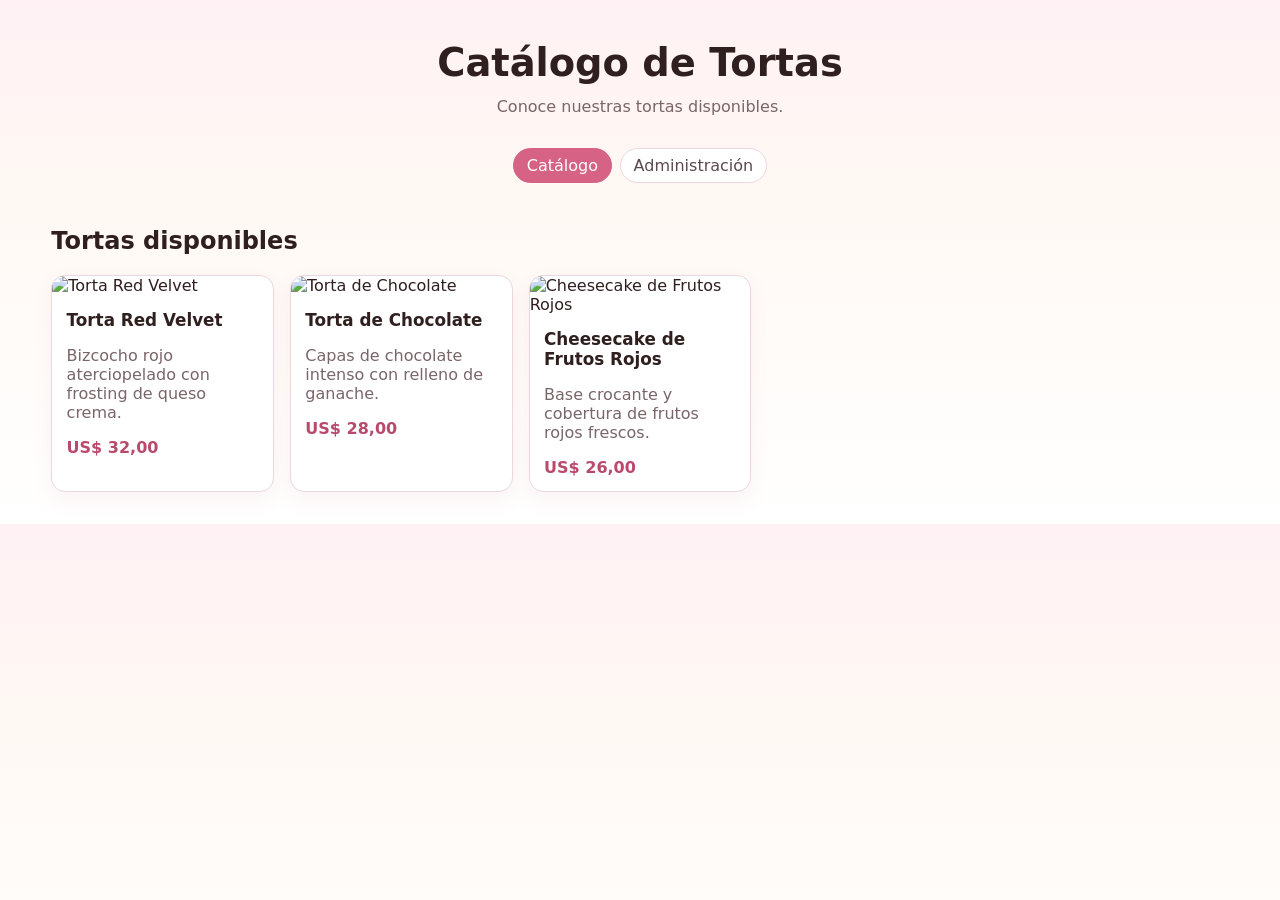
==== index.html @ b27fc858 "Separar catálogo y panel admin en páginas distintas" ====
<!DOCTYPE html>
<html lang="es">
  <head>
    <meta charset="UTF-8" />
    <meta name="viewport" content="width=device-width, initial-scale=1.0" />
    <title>Catálogo de Tortas | Velas</title>
    <link rel="stylesheet" href="styles.css" />
  </head>
  <body>
    <header class="hero">
      <h1>Catálogo de Tortas</h1>
      <p>Conoce nuestras tortas disponibles.</p>
      <nav class="top-nav">
        <a href="index.html" aria-current="page">Catálogo</a>
        <a href="admin.html">Administración</a>
      </nav>
    </header>

    <main class="layout layout-catalog">
      <section>
        <h2>Tortas disponibles</h2>
        <div id="catalog" class="catalog-grid" aria-live="polite"></div>
      </section>
    </main>

    <template id="cake-card-template">
      <article class="cake-card">
        <img alt="" loading="lazy" />
        <div class="cake-content">
          <h3></h3>
          <p class="description"></p>
          <p class="price"></p>
        </div>
      </article>
    </template>

    <script src="app.js"></script>
  </body>
</html>
---- styles.css ----
:root {
  color-scheme: light;
  --bg: #fff8f3;
  --card: #ffffff;
  --text: #2f1f1f;
  --muted: #79656a;
  --accent: #d66385;
  --accent-dark: #ba4a6d;
  --border: #edd6dd;
}

* {
  box-sizing: border-box;
}

body {
  margin: 0;
  font-family: Inter, system-ui, -apple-system, Segoe UI, Roboto, sans-serif;
  background: linear-gradient(180deg, #fff1f4 0%, var(--bg) 35%, #fff 100%);
  color: var(--text);
}

.hero {
  text-align: center;
  padding: 2.5rem 1rem 1.5rem;
}

.hero h1 {
  margin: 0;
  font-size: clamp(1.8rem, 3vw, 2.7rem);
}

.hero p {
  margin-top: 0.75rem;
  color: var(--muted);
}

.top-nav {
  margin-top: 1rem;
  display: inline-flex;
  gap: 0.5rem;
}

.top-nav a {
  text-decoration: none;
  padding: 0.45rem 0.8rem;
  border-radius: 999px;
  border: 1px solid var(--border);
  color: #5b4950;
  background: #fff;
}

.top-nav a[aria-current='page'] {
  background: var(--accent);
  color: #fff;
  border-color: var(--accent);
}

.layout {
  width: min(1200px, 92vw);
  margin: 0 auto 2rem;
  display: grid;
  gap: 1.5rem;
}

.layout-catalog {
  grid-template-columns: 1fr;
}

.layout-admin {
  grid-template-columns: 1fr 1.4fr;
}

.catalog-grid {
  display: grid;
  grid-template-columns: repeat(auto-fill, minmax(220px, 1fr));
  gap: 1rem;
}

.cake-card {
  background: var(--card);
  border: 1px solid var(--border);
  border-radius: 14px;
  overflow: hidden;
  box-shadow: 0 8px 20px rgba(193, 98, 131, 0.08);
}

.cake-card img {
  width: 100%;
  height: 160px;
  object-fit: cover;
}

.cake-content {
  padding: 0.9rem;
}

.cake-content h3 {
  margin: 0;
  font-size: 1.05rem;
}

.description {
  color: var(--muted);
  min-height: 2.4em;
}

.price {
  margin: 0;
  font-weight: 700;
  color: var(--accent-dark);
}

.admin-panel {
  background: var(--card);
  border: 1px solid var(--border);
  border-radius: 14px;
  padding: 1rem;
  align-self: start;
}

.form {
  display: grid;
  gap: 0.5rem;
}

input,
textarea,
button {
  font: inherit;
}

input,
textarea {
  width: 100%;
  border: 1px solid #d8c6cc;
  border-radius: 8px;
  padding: 0.55rem 0.7rem;
}

textarea {
  resize: vertical;
}

.form-actions {
  display: flex;
  gap: 0.6rem;
  margin-top: 0.2rem;
}

button {
  border: none;
  border-radius: 8px;
  padding: 0.6rem 0.8rem;
  cursor: pointer;
}

button[type='submit'],
button.edit {
  background: var(--accent);
  color: white;
}

button[type='submit']:hover,
button.edit:hover {
  background: var(--accent-dark);
}

button.secondary,
button.delete {
  background: #ece3e7;
  color: #4d3d44;
}

button.delete:hover,
button.secondary:hover {
  background: #ded2d7;
}

.admin-list {
  list-style: none;
  padding: 0;
  margin: 0;
  display: grid;
  gap: 0.55rem;
}

.admin-item {
  background: var(--card);
  border: 1px solid var(--border);
  border-radius: 10px;
  padding: 0.6rem;
  display: flex;
  justify-content: space-between;
  gap: 0.6rem;
  align-items: center;
}

.admin-item strong {
  display: block;
}

.admin-item small {
  color: var(--muted);
}

.admin-actions {
  display: flex;
  gap: 0.4rem;
}

.empty {
  color: var(--muted);
  font-style: italic;
}

.hint {
  color: var(--muted);
  font-size: 0.85rem;
}

@media (max-width: 950px) {
  .layout-admin {
    grid-template-columns: 1fr;
  }
}
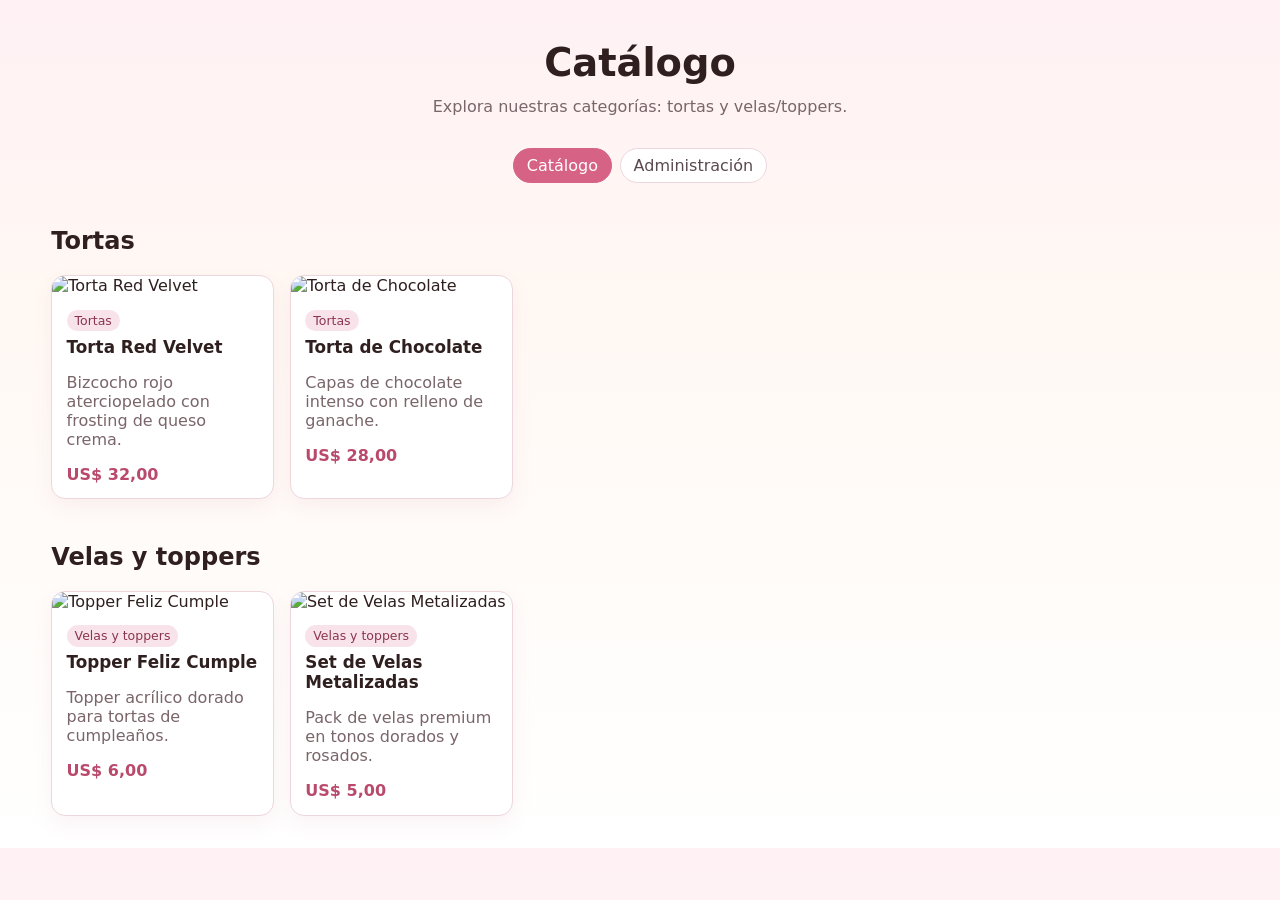
==== commit b241ac2c: "Agregar categorías de tortas y velas/toppers" ====
--- a/index.html
+++ b/index.html
@@ -3,13 +3,13 @@
   <head>
     <meta charset="UTF-8" />
     <meta name="viewport" content="width=device-width, initial-scale=1.0" />
-    <title>Catálogo de Tortas | Velas</title>
+    <title>Catálogo | Velas</title>
     <link rel="stylesheet" href="styles.css" />
   </head>
   <body>
     <header class="hero">
-      <h1>Catálogo de Tortas</h1>
-      <p>Conoce nuestras tortas disponibles.</p>
+      <h1>Catálogo</h1>
+      <p>Explora nuestras categorías: tortas y velas/toppers.</p>
       <nav class="top-nav">
         <a href="index.html" aria-current="page">Catálogo</a>
         <a href="admin.html">Administración</a>
@@ -18,8 +18,13 @@
 
     <main class="layout layout-catalog">
       <section>
-        <h2>Tortas disponibles</h2>
-        <div id="catalog" class="catalog-grid" aria-live="polite"></div>
+        <h2>Tortas</h2>
+        <div id="catalog-cakes" class="catalog-grid" aria-live="polite"></div>
+      </section>
+
+      <section>
+        <h2>Velas y toppers</h2>
+        <div id="catalog-accessories" class="catalog-grid" aria-live="polite"></div>
       </section>
     </main>
 
@@ -27,6 +32,7 @@
       <article class="cake-card">
         <img alt="" loading="lazy" />
         <div class="cake-content">
+          <p class="badge"></p>
           <h3></h3>
           <p class="description"></p>
           <p class="price"></p>
--- a/styles.css
+++ b/styles.css
@@ -100,6 +100,16 @@
   font-size: 1.05rem;
 }
 
+ .badge {
+  margin: 0 0 0.35rem;
+  font-size: 0.78rem;
+  display: inline-block;
+  padding: 0.2rem 0.5rem;
+  border-radius: 999px;
+  background: #f9e3ea;
+  color: #8a3550;
+}
+
 .description {
   color: var(--muted);
   min-height: 2.4em;
@@ -131,7 +141,8 @@
 }
 
 input,
-textarea {
+textarea,
+select {
   width: 100%;
   border: 1px solid #d8c6cc;
   border-radius: 8px;
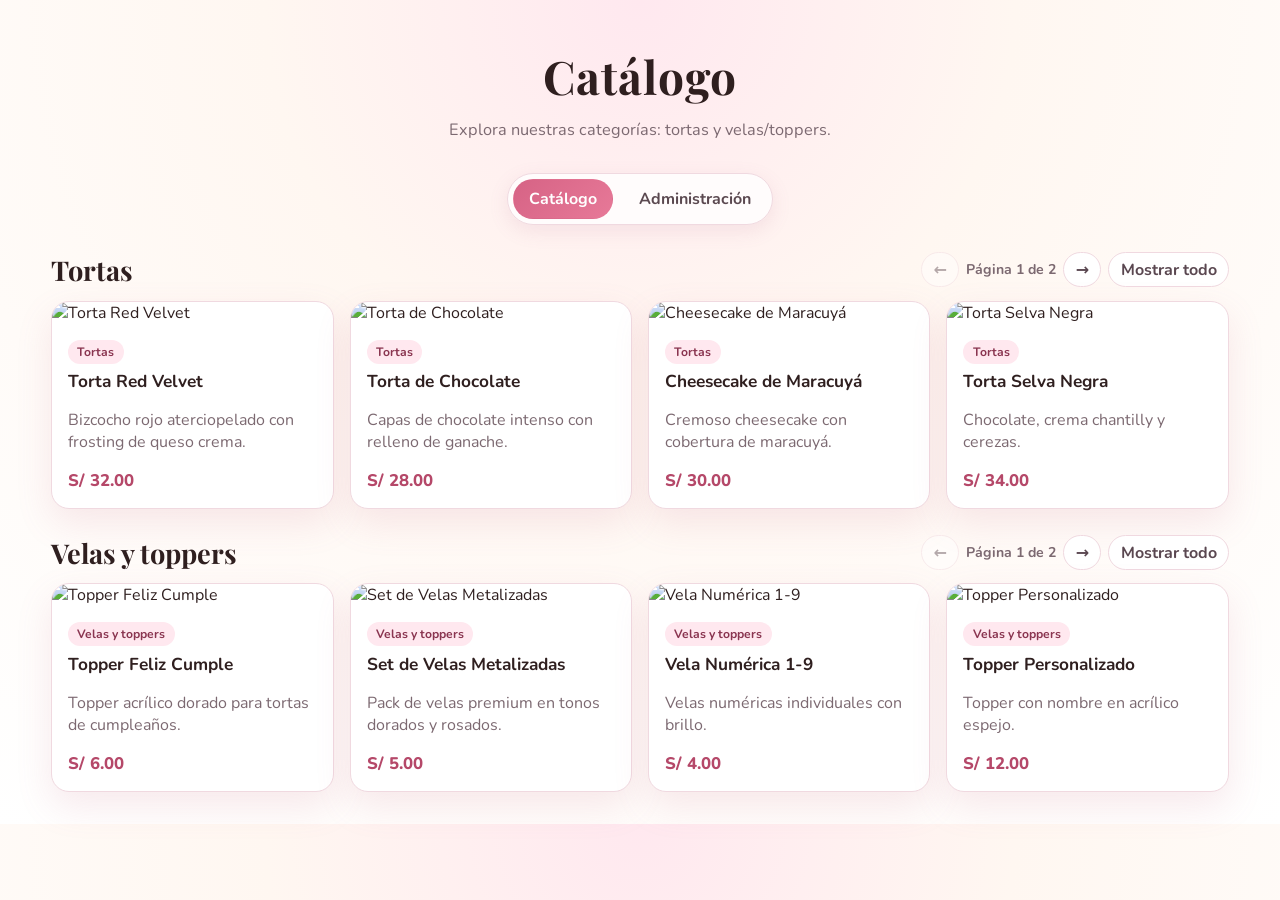
==== commit 6fc90468: "Agregar paginación por flechas y mostrar todo en catálogo" ====
--- a/index.html
+++ b/index.html
@@ -4,6 +4,12 @@
     <meta charset="UTF-8" />
     <meta name="viewport" content="width=device-width, initial-scale=1.0" />
     <title>Catálogo | Velas</title>
+    <link rel="preconnect" href="https://fonts.googleapis.com" />
+    <link rel="preconnect" href="https://fonts.gstatic.com" crossorigin />
+    <link
+      href="https://fonts.googleapis.com/css2?family=Nunito:wght@400;500;700;800&family=Playfair+Display:wght@600;700&display=swap"
+      rel="stylesheet"
+    />
     <link rel="stylesheet" href="styles.css" />
   </head>
   <body>
@@ -18,12 +24,18 @@
 
     <main class="layout layout-catalog">
       <section>
-        <h2>Tortas</h2>
+        <div class="category-header">
+          <h2>Tortas</h2>
+          <div id="controls-tortas" class="catalog-controls"></div>
+        </div>
         <div id="catalog-cakes" class="catalog-grid" aria-live="polite"></div>
       </section>
 
       <section>
-        <h2>Velas y toppers</h2>
+        <div class="category-header">
+          <h2>Velas y toppers</h2>
+          <div id="controls-velas-toppers" class="catalog-controls"></div>
+        </div>
         <div id="catalog-accessories" class="catalog-grid" aria-live="polite"></div>
       </section>
     </main>
--- a/styles.css
+++ b/styles.css
@@ -1,66 +1,90 @@
 :root {
   color-scheme: light;
-  --bg: #fff8f3;
+  --bg: #fff9f5;
   --card: #ffffff;
   --text: #2f1f1f;
-  --muted: #79656a;
+  --muted: #7c6971;
   --accent: #d66385;
-  --accent-dark: #ba4a6d;
-  --border: #edd6dd;
+  --accent-dark: #b54869;
+  --border: #f0d9e0;
+  --shadow: 0 14px 36px rgba(196, 103, 136, 0.14);
 }
 
 * {
   box-sizing: border-box;
 }
 
+[hidden] {
+  display: none !important;
+}
+
 body {
   margin: 0;
-  font-family: Inter, system-ui, -apple-system, Segoe UI, Roboto, sans-serif;
-  background: linear-gradient(180deg, #fff1f4 0%, var(--bg) 35%, #fff 100%);
+  font-family: 'Nunito', Inter, system-ui, -apple-system, Segoe UI, Roboto, sans-serif;
+  background: radial-gradient(circle at top, #ffe8ef 0%, #fff7f1 36%, #fff 100%);
   color: var(--text);
 }
 
 .hero {
   text-align: center;
-  padding: 2.5rem 1rem 1.5rem;
+  padding: 2.8rem 1rem 1.7rem;
 }
 
 .hero h1 {
   margin: 0;
-  font-size: clamp(1.8rem, 3vw, 2.7rem);
+  font-family: 'Playfair Display', Georgia, serif;
+  font-size: clamp(2rem, 3.6vw, 3rem);
+  letter-spacing: 0.02em;
 }
 
 .hero p {
   margin-top: 0.75rem;
   color: var(--muted);
+  font-size: 1.02rem;
+}
+
+h2 {
+  font-family: 'Playfair Display', Georgia, serif;
+  font-size: 1.7rem;
+  margin: 0 0 1rem;
 }
 
 .top-nav {
   margin-top: 1rem;
   display: inline-flex;
-  gap: 0.5rem;
+  gap: 0.6rem;
+  padding: 0.3rem;
+  background: rgba(255, 255, 255, 0.8);
+  border: 1px solid var(--border);
+  border-radius: 999px;
+  box-shadow: 0 6px 20px rgba(170, 102, 129, 0.12);
 }
 
 .top-nav a {
   text-decoration: none;
-  padding: 0.45rem 0.8rem;
+  padding: 0.5rem 0.95rem;
   border-radius: 999px;
-  border: 1px solid var(--border);
+  border: 1px solid transparent;
   color: #5b4950;
+  font-weight: 700;
+  transition: all 0.2s ease;
+}
+
+.top-nav a:hover {
+  border-color: var(--border);
   background: #fff;
 }
 
 .top-nav a[aria-current='page'] {
-  background: var(--accent);
+  background: linear-gradient(135deg, var(--accent), #e77998);
   color: #fff;
-  border-color: var(--accent);
 }
 
 .layout {
   width: min(1200px, 92vw);
   margin: 0 auto 2rem;
   display: grid;
-  gap: 1.5rem;
+  gap: 1.6rem;
 }
 
 .layout-catalog {
@@ -73,70 +97,90 @@
 
 .catalog-grid {
   display: grid;
-  grid-template-columns: repeat(auto-fill, minmax(220px, 1fr));
+  grid-template-columns: repeat(auto-fill, minmax(225px, 1fr));
   gap: 1rem;
 }
 
 .cake-card {
   background: var(--card);
   border: 1px solid var(--border);
-  border-radius: 14px;
+  border-radius: 18px;
   overflow: hidden;
-  box-shadow: 0 8px 20px rgba(193, 98, 131, 0.08);
+  box-shadow: var(--shadow);
+  transition: transform 0.18s ease, box-shadow 0.18s ease;
+}
+
+.cake-card:hover {
+  transform: translateY(-4px);
+  box-shadow: 0 16px 34px rgba(172, 88, 119, 0.2);
 }
 
 .cake-card img {
   width: 100%;
-  height: 160px;
+  height: 168px;
   object-fit: cover;
 }
 
 .cake-content {
-  padding: 0.9rem;
+  padding: 1rem;
 }
 
 .cake-content h3 {
   margin: 0;
+  font-size: 1.08rem;
+}
+
+.badge {
+  margin: 0 0 0.4rem;
+  font-size: 0.76rem;
+  display: inline-block;
+  padding: 0.24rem 0.58rem;
+  border-radius: 999px;
+  background: #ffe8ef;
+  color: #8a3550;
+  font-weight: 700;
+}
+
+.description {
+  color: var(--muted);
+  min-height: 2.4em;
+}
+
+.price {
+  margin: 0;
+  font-weight: 800;
+  color: var(--accent-dark);
   font-size: 1.05rem;
 }
 
- .badge {
-  margin: 0 0 0.35rem;
-  font-size: 0.78rem;
-  display: inline-block;
-  padding: 0.2rem 0.5rem;
-  border-radius: 999px;
-  background: #f9e3ea;
-  color: #8a3550;
-}
-
-.description {
-  color: var(--muted);
-  min-height: 2.4em;
-}
-
-.price {
-  margin: 0;
-  font-weight: 700;
-  color: var(--accent-dark);
-}
-
-.admin-panel {
+.admin-panel,
+.auth-card,
+.admin-item {
   background: var(--card);
   border: 1px solid var(--border);
-  border-radius: 14px;
+  border-radius: 16px;
+  box-shadow: var(--shadow);
+}
+
+.admin-panel {
   padding: 1rem;
   align-self: start;
 }
 
 .form {
   display: grid;
-  gap: 0.5rem;
+  gap: 0.52rem;
+}
+
+label {
+  font-weight: 700;
+  font-size: 0.96rem;
 }
 
 input,
 textarea,
-button {
+button,
+select {
   font: inherit;
 }
 
@@ -144,9 +188,17 @@
 textarea,
 select {
   width: 100%;
-  border: 1px solid #d8c6cc;
-  border-radius: 8px;
-  padding: 0.55rem 0.7rem;
+  border: 1px solid #ddc8cf;
+  border-radius: 10px;
+  padding: 0.58rem 0.72rem;
+  background: #fff;
+}
+
+input:focus,
+textarea:focus,
+select:focus {
+  border-color: #d7839e;
+  outline: 2px solid #f4c8d7;
 }
 
 textarea {
@@ -161,31 +213,34 @@
 
 button {
   border: none;
-  border-radius: 8px;
-  padding: 0.6rem 0.8rem;
+  border-radius: 10px;
+  padding: 0.62rem 0.88rem;
   cursor: pointer;
+  font-weight: 700;
+  transition: all 0.2s ease;
 }
 
 button[type='submit'],
 button.edit {
-  background: var(--accent);
+  background: linear-gradient(135deg, var(--accent), #e77998);
   color: white;
 }
 
 button[type='submit']:hover,
 button.edit:hover {
-  background: var(--accent-dark);
+  transform: translateY(-1px);
+  box-shadow: 0 8px 16px rgba(214, 99, 133, 0.35);
 }
 
 button.secondary,
 button.delete {
-  background: #ece3e7;
+  background: #efe4e8;
   color: #4d3d44;
 }
 
 button.delete:hover,
 button.secondary:hover {
-  background: #ded2d7;
+  background: #e3d4da;
 }
 
 .admin-list {
@@ -193,17 +248,14 @@
   padding: 0;
   margin: 0;
   display: grid;
-  gap: 0.55rem;
+  gap: 0.65rem;
 }
 
 .admin-item {
-  background: var(--card);
-  border: 1px solid var(--border);
-  border-radius: 10px;
-  padding: 0.6rem;
+  padding: 0.72rem;
   display: flex;
   justify-content: space-between;
-  gap: 0.6rem;
+  gap: 0.7rem;
   align-items: center;
 }
 
@@ -217,7 +269,7 @@
 
 .admin-actions {
   display: flex;
-  gap: 0.4rem;
+  gap: 0.45rem;
 }
 
 .empty {
@@ -228,6 +280,35 @@
 .hint {
   color: var(--muted);
   font-size: 0.85rem;
+}
+
+.layout-admin-auth {
+  grid-template-columns: 1fr;
+  max-width: 980px;
+}
+
+.auth-card {
+  padding: 1.1rem;
+  width: min(460px, 100%);
+  margin: 0 auto;
+}
+
+.error {
+  margin: 0;
+  color: #9b2246;
+  font-size: 0.9rem;
+}
+
+.admin-header-actions {
+  display: flex;
+  align-items: center;
+  justify-content: space-between;
+  gap: 1rem;
+  margin-bottom: 0.8rem;
+}
+
+.admin-header-actions h2 {
+  margin: 0;
 }
 
 @media (max-width: 950px) {
@@ -235,3 +316,49 @@
     grid-template-columns: 1fr;
   }
 }
+
+
+.category-header {
+  display: flex;
+  justify-content: space-between;
+  align-items: center;
+  gap: 1rem;
+  margin-bottom: 0.8rem;
+}
+
+.category-header h2 {
+  margin: 0;
+}
+
+.catalog-controls {
+  display: flex;
+  align-items: center;
+  gap: 0.45rem;
+  flex-wrap: wrap;
+}
+
+.catalog-page {
+  font-size: 0.88rem;
+  color: var(--muted);
+  font-weight: 700;
+}
+
+.catalog-nav,
+.catalog-show-all {
+  border: 1px solid var(--border);
+  background: #fff;
+  color: #5a4750;
+  border-radius: 999px;
+  padding: 0.35rem 0.7rem;
+  font-weight: 700;
+}
+
+.catalog-nav:hover,
+.catalog-show-all:hover {
+  background: #fff3f7;
+}
+
+.catalog-nav:disabled {
+  opacity: 0.45;
+  cursor: not-allowed;
+}
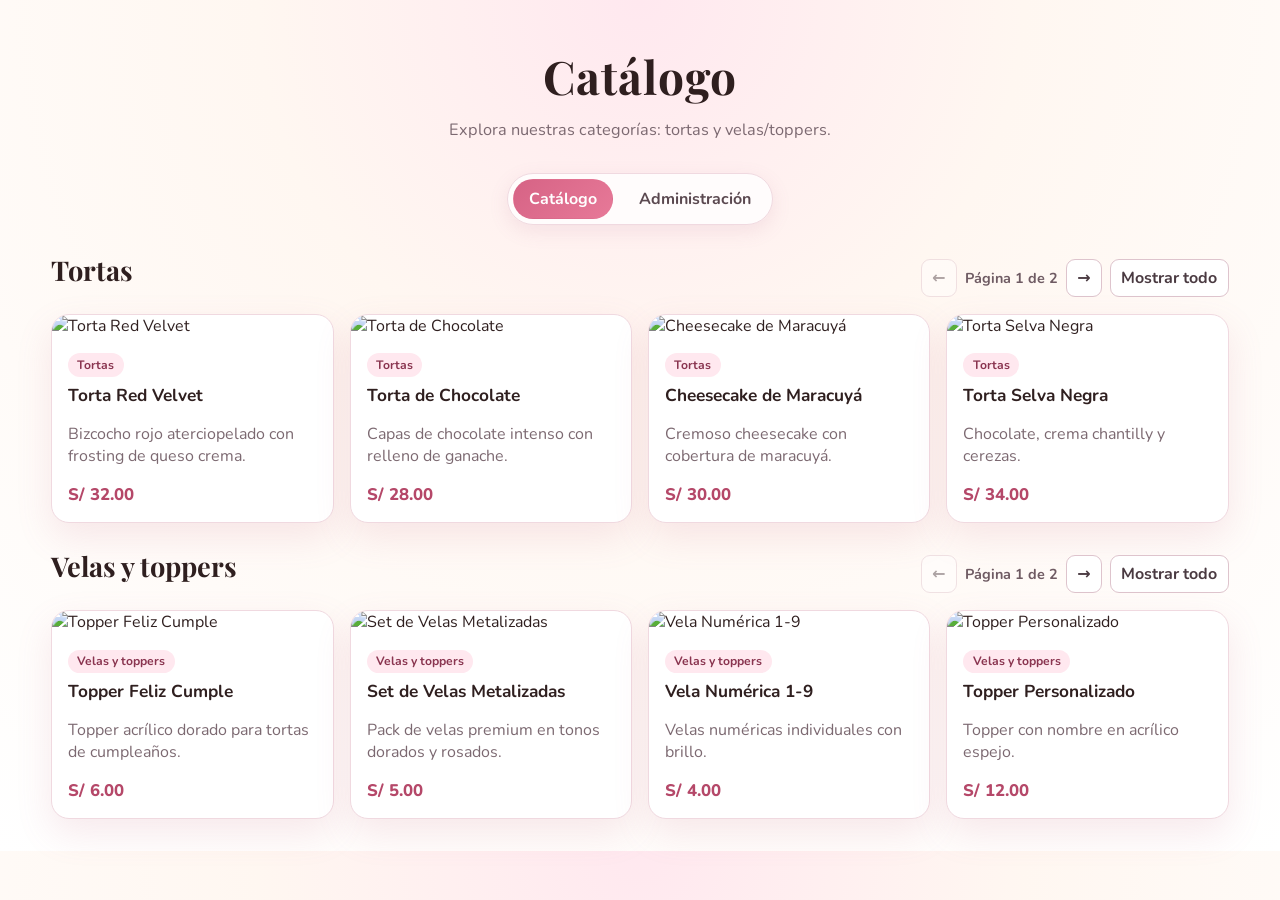
==== commit 97c87e4d: "Refactoriza catálogo/admin y endurece setup para pulls limpios" ====
--- a/index.html
+++ b/index.html
@@ -3,6 +3,7 @@
   <head>
     <meta charset="UTF-8" />
     <meta name="viewport" content="width=device-width, initial-scale=1.0" />
+    <meta name="description" content="Catálogo de tortas, velas y toppers con precios en soles peruanos." />
     <title>Catálogo | Velas</title>
     <link rel="preconnect" href="https://fonts.googleapis.com" />
     <link rel="preconnect" href="https://fonts.gstatic.com" crossorigin />
@@ -16,25 +17,25 @@
     <header class="hero">
       <h1>Catálogo</h1>
       <p>Explora nuestras categorías: tortas y velas/toppers.</p>
-      <nav class="top-nav">
+      <nav class="top-nav" aria-label="Navegación principal">
         <a href="index.html" aria-current="page">Catálogo</a>
         <a href="admin.html">Administración</a>
       </nav>
     </header>
 
     <main class="layout layout-catalog">
-      <section>
+      <section aria-labelledby="title-tortas">
         <div class="category-header">
-          <h2>Tortas</h2>
-          <div id="controls-tortas" class="catalog-controls"></div>
+          <h2 id="title-tortas">Tortas</h2>
+          <div id="controls-tortas" class="catalog-controls" aria-live="polite"></div>
         </div>
         <div id="catalog-cakes" class="catalog-grid" aria-live="polite"></div>
       </section>
 
-      <section>
+      <section aria-labelledby="title-velas">
         <div class="category-header">
-          <h2>Velas y toppers</h2>
-          <div id="controls-velas-toppers" class="catalog-controls"></div>
+          <h2 id="title-velas">Velas y toppers</h2>
+          <div id="controls-velas-toppers" class="catalog-controls" aria-live="polite"></div>
         </div>
         <div id="catalog-accessories" class="catalog-grid" aria-live="polite"></div>
       </section>
--- a/styles.css
+++ b/styles.css
@@ -95,6 +95,41 @@
   grid-template-columns: 1fr 1.4fr;
 }
 
+.category-header {
+  display: flex;
+  justify-content: space-between;
+  align-items: center;
+  gap: 1rem;
+  margin-bottom: 0.65rem;
+}
+
+.catalog-controls {
+  display: flex;
+  align-items: center;
+  gap: 0.5rem;
+}
+
+.catalog-nav,
+.catalog-show-all {
+  border: 1px solid #dec4cd;
+  background: #fff;
+  color: #4a3a41;
+  border-radius: 9px;
+  padding: 0.44rem 0.65rem;
+  font-weight: 700;
+}
+
+.catalog-nav[disabled] {
+  opacity: 0.45;
+  cursor: not-allowed;
+}
+
+.catalog-page {
+  color: #6f5b63;
+  font-size: 0.9rem;
+  font-weight: 700;
+}
+
 .catalog-grid {
   display: grid;
   grid-template-columns: repeat(auto-fill, minmax(225px, 1fr));
@@ -239,7 +274,9 @@
 }
 
 button.delete:hover,
-button.secondary:hover {
+button.secondary:hover,
+.catalog-nav:not([disabled]):hover,
+.catalog-show-all:hover {
   background: #e3d4da;
 }
 
@@ -294,9 +331,10 @@
 }
 
 .error {
-  margin: 0;
+  margin: 0.2rem 0 0;
   color: #9b2246;
   font-size: 0.9rem;
+  font-weight: 700;
 }
 
 .admin-header-actions {
@@ -315,50 +353,9 @@
   .layout-admin {
     grid-template-columns: 1fr;
   }
-}
-
-
-.category-header {
-  display: flex;
-  justify-content: space-between;
-  align-items: center;
-  gap: 1rem;
-  margin-bottom: 0.8rem;
-}
-
-.category-header h2 {
-  margin: 0;
-}
-
-.catalog-controls {
-  display: flex;
-  align-items: center;
-  gap: 0.45rem;
-  flex-wrap: wrap;
-}
-
-.catalog-page {
-  font-size: 0.88rem;
-  color: var(--muted);
-  font-weight: 700;
-}
-
-.catalog-nav,
-.catalog-show-all {
-  border: 1px solid var(--border);
-  background: #fff;
-  color: #5a4750;
-  border-radius: 999px;
-  padding: 0.35rem 0.7rem;
-  font-weight: 700;
-}
-
-.catalog-nav:hover,
-.catalog-show-all:hover {
-  background: #fff3f7;
-}
-
-.catalog-nav:disabled {
-  opacity: 0.45;
-  cursor: not-allowed;
-}
+
+  .category-header {
+    flex-direction: column;
+    align-items: flex-start;
+  }
+}
